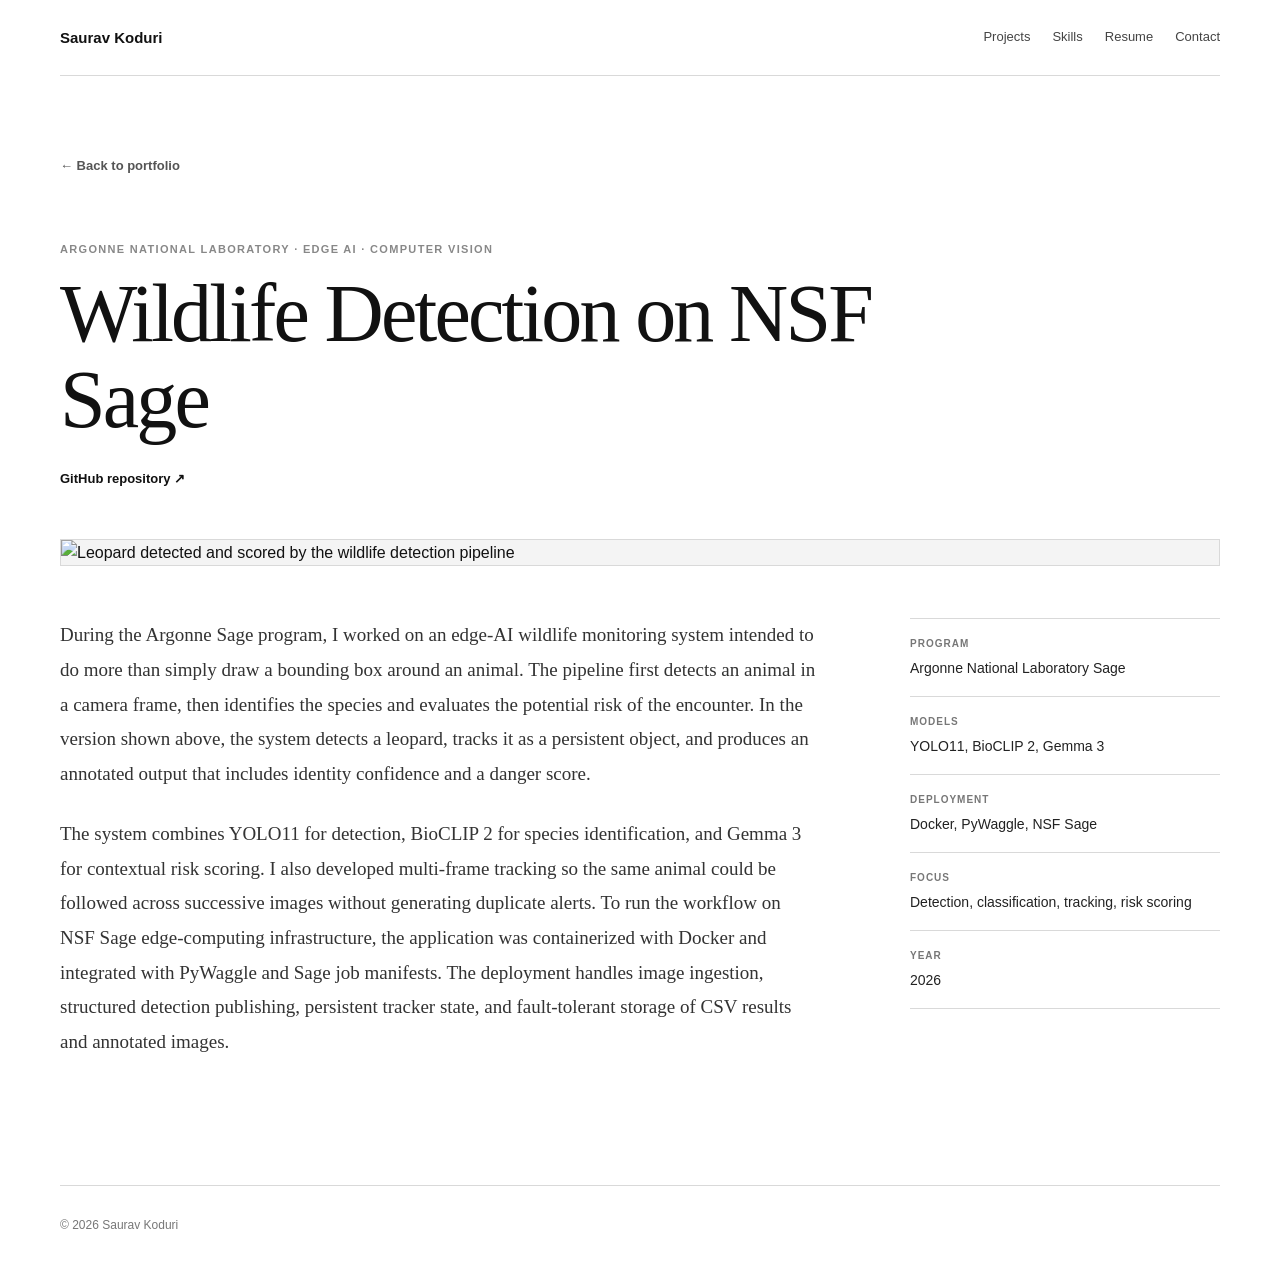
==== argonne.html @ 5c210cef "Add files via upload" ====
<!doctype html>
<html lang="en">
<head>
  <meta charset="utf-8">
  <meta name="viewport" content="width=device-width, initial-scale=1">
  <title>Wildlife Detection on NSF Sage | Saurav Koduri</title>
  <link rel="stylesheet" href="styles.css">
</head>
<body>

<header class="site-header">
  <a class="site-name" href="index.html">Saurav Koduri</a>
  <nav aria-label="Primary navigation">
    <a href="index.html#projects">Projects</a>
    <a href="index.html#skills">Skills</a>
    <a href="resume.pdf" target="_blank" rel="noopener">Resume</a>
    <a href="index.html#contact">Contact</a>
  </nav>
</header>

<main>
  <article class="detail-page">
    <a class="back-link" href="index.html#projects">← Back to portfolio</a>
    <p class="project-kicker">Argonne National Laboratory · Edge AI · Computer Vision</p>
    <h1>Wildlife Detection on NSF Sage</h1>
    <div class="detail-actions"><a class="project-action" href="https://github.com/avasyuuu/sage-summer-camp-2026" target="_blank" rel="noopener">GitHub repository ↗</a></div>

    <div class="detail-hero">
      <img src="assets/argonne-wildlife.jpg" alt="Leopard detected and scored by the wildlife detection pipeline">
    </div>

    <div class="detail-layout">
      <div class="detail-copy">
        <p>During the Argonne Sage program, I worked on an edge-AI wildlife monitoring system intended to do more than simply draw a bounding box around an animal. The pipeline first detects an animal in a camera frame, then identifies the species and evaluates the potential risk of the encounter. In the version shown above, the system detects a leopard, tracks it as a persistent object, and produces an annotated output that includes identity confidence and a danger score.</p>
<p>The system combines YOLO11 for detection, BioCLIP 2 for species identification, and Gemma 3 for contextual risk scoring. I also developed multi-frame tracking so the same animal could be followed across successive images without generating duplicate alerts. To run the workflow on NSF Sage edge-computing infrastructure, the application was containerized with Docker and integrated with PyWaggle and Sage job manifests. The deployment handles image ingestion, structured detection publishing, persistent tracker state, and fault-tolerant storage of CSV results and annotated images.</p>
      </div>
      <dl class="project-facts">
        <div><dt>Program</dt><dd>Argonne National Laboratory Sage</dd></div>
<div><dt>Models</dt><dd>YOLO11, BioCLIP 2, Gemma 3</dd></div>
<div><dt>Deployment</dt><dd>Docker, PyWaggle, NSF Sage</dd></div>
<div><dt>Focus</dt><dd>Detection, classification, tracking, risk scoring</dd></div>
<div><dt>Year</dt><dd>2026</dd></div>
      </dl>
    </div>
  </article>
</main>
<footer><span>© <span id="year"></span> Saurav Koduri</span></footer>
<script src="script.js"></script>
</body>
</html>
---- styles.css ----
:root {
  --bg: #ffffff;
  --text: #111111;
  --muted: #606060;
  --subtle: #888888;
  --card: #f2f2f2;
  --border: #d9d9d9;
  --max: 1160px;
}

* { box-sizing: border-box; }
html { scroll-behavior: smooth; }
body {
  margin: 0;
  background: var(--bg);
  color: var(--text);
  font-family: Arial, Helvetica, sans-serif;
  line-height: 1.58;
  -webkit-font-smoothing: antialiased;
}
a { color: inherit; }

.site-header {
  width: min(calc(100% - 48px), var(--max));
  margin: 0 auto;
  min-height: 76px;
  display: flex;
  align-items: center;
  justify-content: space-between;
  gap: 30px;
  border-bottom: 1px solid var(--border);
}
.site-name {
  color: var(--text);
  text-decoration: none;
  font-weight: 700;
  font-size: 15px;
}
.site-header nav {
  display: flex;
  flex-wrap: wrap;
  justify-content: flex-end;
  gap: 22px;
}
.site-header nav a {
  color: #444;
  font-size: 13px;
  text-decoration: none;
}
.site-header nav a:hover,
.inline-link:hover,
.read-more:hover,
.back-link:hover,
.project-action:hover,
.hero-links a:hover { text-decoration: underline; }

/* Hero */
.hero-split {
  width: min(calc(100% - 48px), 1280px);
  min-height: 650px;
  margin: 24px auto 0;
  display: grid;
  grid-template-columns: 58% 42%;
  align-items: stretch;
  overflow: hidden;
}
.hero-media {
  position: relative;
  min-height: 650px;
  overflow: hidden;
  background: #f0f0f0;
}
.hero-media img {
  width: 100%;
  height: 100%;
  display: block;
  object-fit: cover;
  filter: saturate(.92) contrast(1.02);
}
.hero-media::after {
  content: "";
  position: absolute;
  inset: 0;
  pointer-events: none;
  background:
    linear-gradient(to right, transparent 0%, transparent 64%, rgba(255,255,255,.30) 79%, #fff 100%),
    linear-gradient(to bottom, rgba(255,255,255,.08), transparent 18%, transparent 82%, rgba(255,255,255,.12));
}
.hero-media-label {
  position: absolute;
  z-index: 2;
  left: 20px;
  bottom: 18px;
  padding: 8px 11px;
  background: rgba(255,255,255,.90);
  border: 1px solid rgba(0,0,0,.12);
  color: #222;
  font-size: 10px;
  font-weight: 700;
  letter-spacing: .08em;
  text-transform: uppercase;
}
.hero-copy {
  position: relative;
  z-index: 3;
  margin-left: -56px;
  padding: 110px 10px 90px 0;
  display: flex;
  flex-direction: column;
  justify-content: center;
}
.hero-eyebrow {
  margin: 0 0 24px;
  color: #555;
  font-size: 12px;
  font-weight: 700;
  letter-spacing: .13em;
  text-transform: uppercase;
}
.hero-copy h1 {
  margin: 0;
  font-family: Georgia, "Times New Roman", serif;
  font-weight: 400;
  font-size: clamp(62px, 7.2vw, 108px);
  letter-spacing: -.045em;
  line-height: .88;
}
.hero-description {
  max-width: 485px;
  margin: 34px 0 0;
  color: #454545;
  font-family: Georgia, "Times New Roman", serif;
  font-size: 18px;
  line-height: 1.72;
}
.hero-links {
  display: flex;
  flex-wrap: wrap;
  gap: 24px;
  margin-top: 30px;
}
.hero-links a {
  color: #111;
  font-size: 13px;
  font-weight: 700;
  text-decoration: none;
}

.section,
.detail-page {
  width: min(calc(100% - 48px), var(--max));
  margin: 0 auto;
}
.section {
  padding: 88px 0;
  border-bottom: 1px solid var(--border);
}
.section-title-row {
  display: flex;
  align-items: end;
  justify-content: space-between;
  gap: 40px;
  margin-bottom: 36px;
}
.section-title-row > p {
  max-width: 560px;
  margin: 0;
  color: #666;
  font-size: 14px;
}
h2 {
  margin: 0;
  font-family: Georgia, "Times New Roman", serif;
  font-size: 36px;
  font-weight: 400;
  letter-spacing: -.02em;
}

.project-list { display: grid; gap: 32px; }
.project-card {
  overflow: hidden;
  display: grid;
  grid-template-columns: minmax(320px, 44%) 1fr;
  min-height: 330px;
  background: var(--card);
  border: 1px solid #e5e5e5;
}
.project-image-link {
  display: block;
  min-height: 330px;
  background: #e8e8e8;
  overflow: hidden;
}
.project-image-link img {
  display: block;
  width: 100%;
  height: 100%;
  min-height: 330px;
  object-fit: cover;
  transition: transform .25s ease;
}
.project-card:hover .project-image-link img { transform: scale(1.012); }
.project-card-copy {
  padding: 40px 42px;
  align-self: center;
}
.project-kicker {
  margin: 0 0 13px;
  color: var(--subtle);
  font-size: 11px;
  font-weight: 700;
  text-transform: uppercase;
  letter-spacing: .12em;
}
.project-card h3 {
  margin: 0 0 16px;
  font-family: Georgia, "Times New Roman", serif;
  font-size: 31px;
  font-weight: 400;
  line-height: 1.18;
}
.project-card h3 a { text-decoration: none; }
.project-card h3 a:hover {
  text-decoration: underline;
  text-underline-offset: 4px;
}
.project-card-copy > p {
  max-width: 650px;
  margin: 0 0 21px;
  color: #404040;
  font-size: 15px;
}
.project-links {
  display: flex;
  flex-wrap: wrap;
  gap: 22px;
}
.inline-link {
  font-weight: 700;
  white-space: nowrap;
}
.read-more,
.back-link,
.project-action {
  color: var(--text);
  font-size: 13px;
  font-weight: 700;
  text-decoration: none;
}
.image-placeholder,
.detail-placeholder {
  width: 100%;
  height: 100%;
  min-height: 330px;
  display: grid;
  place-content: center;
  gap: 8px;
  padding: 30px;
  text-align: center;
  background: linear-gradient(135deg, rgba(0,0,0,.025), rgba(0,0,0,.075));
  color: #555;
  font-family: Georgia, "Times New Roman", serif;
  font-size: 24px;
}
.image-placeholder small {
  color: #888;
  font-family: Arial, Helvetica, sans-serif;
  font-size: 12px;
}
.placeholder-link { text-decoration: none; }

.skills-row {
  display: grid;
  grid-template-columns: repeat(2, 1fr);
  border-top: 1px solid var(--border);
  border-left: 1px solid var(--border);
}
.skills-row > div {
  min-height: 145px;
  padding: 26px 28px;
  border-right: 1px solid var(--border);
  border-bottom: 1px solid var(--border);
  background: #fafafa;
}
.skills-row strong {
  display: block;
  margin-bottom: 10px;
  font-size: 14px;
}
.skills-row span {
  color: #555;
  font-size: 14px;
}
.contact { border-bottom: 0; }
.contact p {
  max-width: 760px;
  color: #444;
  font-size: 17px;
}
footer {
  width: min(calc(100% - 48px), var(--max));
  margin: 0 auto;
  padding: 30px 0 46px;
  border-top: 1px solid var(--border);
  color: #777;
  font-size: 12px;
}

/* Project detail pages */
.detail-page { padding: 76px 0 100px; }
.back-link {
  display: inline-block;
  margin-bottom: 64px;
  color: #555;
}
.detail-page > h1 {
  max-width: 900px;
  margin: 0;
  font-family: Georgia, "Times New Roman", serif;
  font-size: clamp(48px, 7vw, 82px);
  font-weight: 400;
  letter-spacing: -.035em;
  line-height: 1.05;
}
.detail-actions {
  min-height: 26px;
  margin-top: 22px;
}
.project-action { display: inline-block; }
.detail-hero {
  margin-top: 48px;
  background: var(--card);
  border: 1px solid var(--border);
  overflow: hidden;
}
.detail-hero img {
  display: block;
  width: 100%;
  max-height: 760px;
  object-fit: contain;
  background: #f4f4f4;
}
.detail-hero .detail-placeholder { min-height: 560px; }
.detail-layout {
  display: grid;
  grid-template-columns: minmax(0, 1fr) 310px;
  gap: 80px;
  padding-top: 52px;
}
.detail-copy { max-width: 760px; }
.detail-copy p {
  margin: 0 0 26px;
  color: #333;
  font-family: Georgia, "Times New Roman", serif;
  font-size: 19px;
  line-height: 1.82;
}
.project-facts {
  margin: 0;
  align-self: start;
  border-top: 1px solid var(--border);
}
.project-facts > div {
  padding: 17px 0;
  border-bottom: 1px solid var(--border);
}
.project-facts dt {
  color: #777;
  font-size: 10px;
  font-weight: 700;
  letter-spacing: .1em;
  text-transform: uppercase;
}
.project-facts dd {
  margin: 5px 0 0;
  color: #222;
  font-size: 14px;
}

@media (max-width: 900px) {
  .hero-split {
    width: min(calc(100% - 32px), var(--max));
    grid-template-columns: 1fr;
    min-height: auto;
  }
  .hero-media { min-height: 460px; }
  .hero-media::after {
    background: linear-gradient(to bottom, transparent 0%, transparent 66%, rgba(255,255,255,.45) 82%, #fff 100%);
  }
  .hero-copy {
    margin: -76px 0 0;
    padding: 0 20px 70px;
  }
  .hero-copy h1 { font-size: clamp(64px, 14vw, 94px); }
  .project-card { grid-template-columns: 1fr; }
  .project-image-link,
  .project-image-link img { min-height: 260px; }
  .project-image-link img { height: 340px; }
  .detail-layout {
    grid-template-columns: 1fr;
    gap: 28px;
  }
  .project-facts { order: -1; }
}

@media (max-width: 620px) {
  .site-header,
  .section,
  .detail-page,
  footer {
    width: min(calc(100% - 28px), var(--max));
  }
  .site-header {
    display: block;
    padding: 20px 0;
  }
  .site-header nav {
    margin-top: 16px;
    justify-content: flex-start;
    gap: 13px 17px;
  }
  .hero-split { width: 100%; margin-top: 0; }
  .hero-media { min-height: 390px; }
  .hero-copy { padding-left: 22px; padding-right: 22px; }
  .section { padding: 62px 0; }
  .section-title-row { display: block; }
  .section-title-row > p { margin-top: 14px; }
  .project-card-copy { padding: 28px 25px 32px; }
  .project-card h3 { font-size: 27px; }
  .inline-link { white-space: normal; }
  .skills-row { grid-template-columns: 1fr; }
  .detail-page { padding-top: 50px; }
  .back-link { margin-bottom: 42px; }
  .detail-hero { margin-top: 36px; }
}
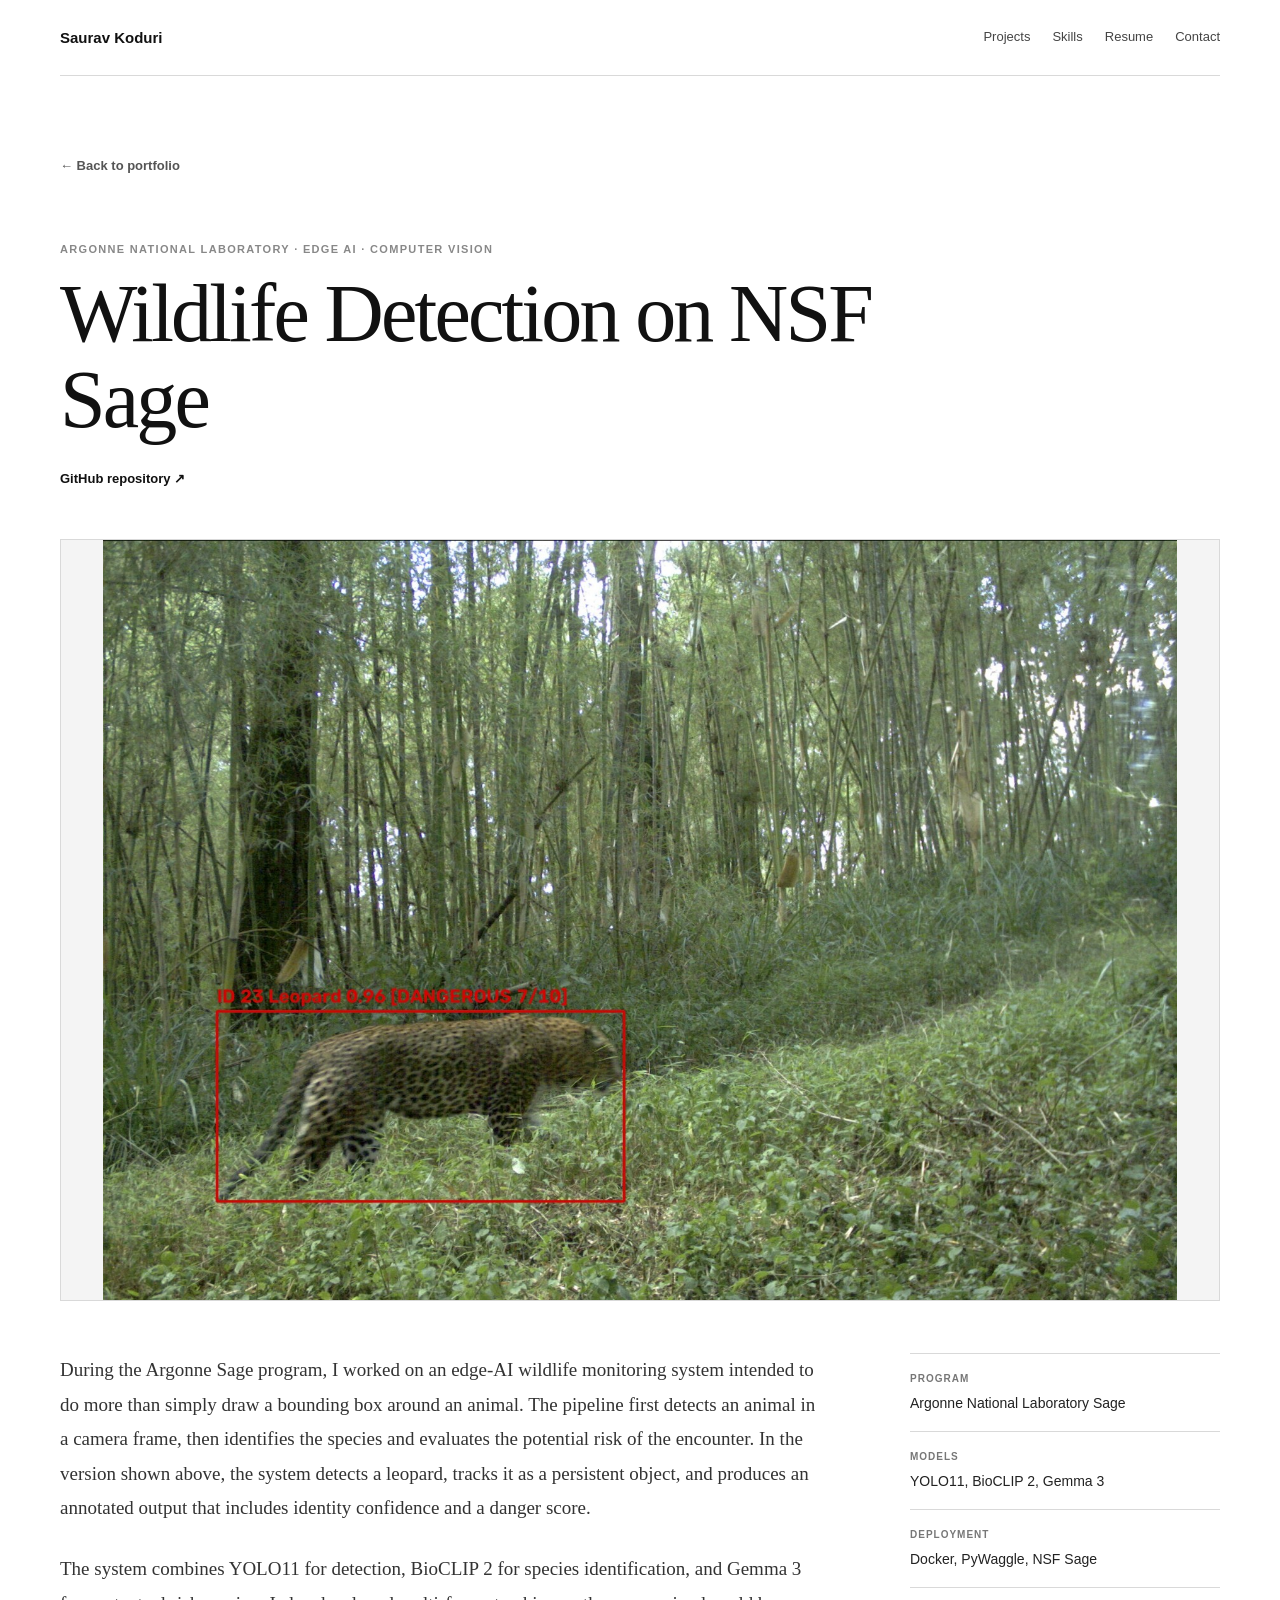
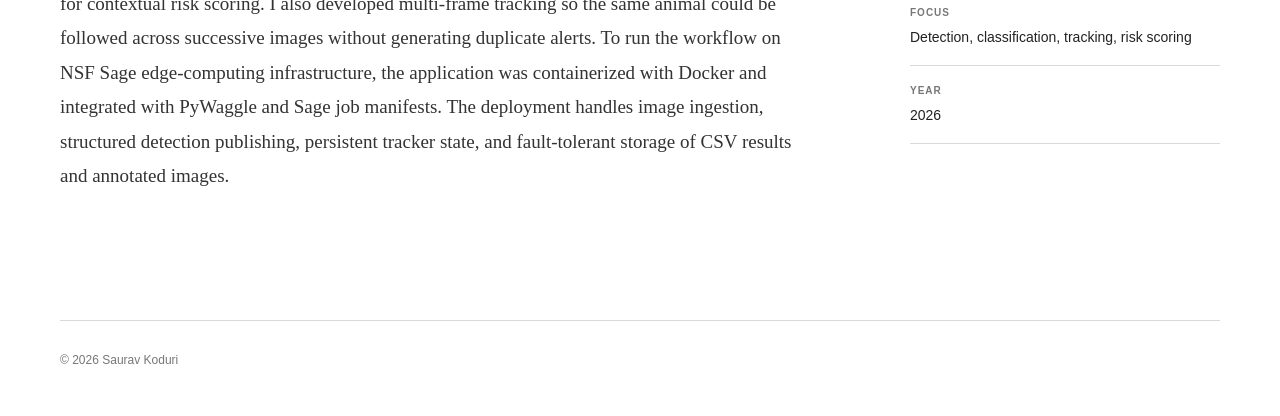
==== commit bbffdb3e: "Add files via upload" ====
--- a/argonne.html
+++ b/argonne.html
@@ -26,7 +26,7 @@
     <div class="detail-actions"><a class="project-action" href="https://github.com/avasyuuu/sage-summer-camp-2026" target="_blank" rel="noopener">GitHub repository ↗</a></div>
 
     <div class="detail-hero">
-      <img src="assets/argonne-wildlife.jpg" alt="Leopard detected and scored by the wildlife detection pipeline">
+      <img src="argonne-wildlife.jpg" alt="Leopard detected and scored by the wildlife detection pipeline">
     </div>
 
     <div class="detail-layout">
